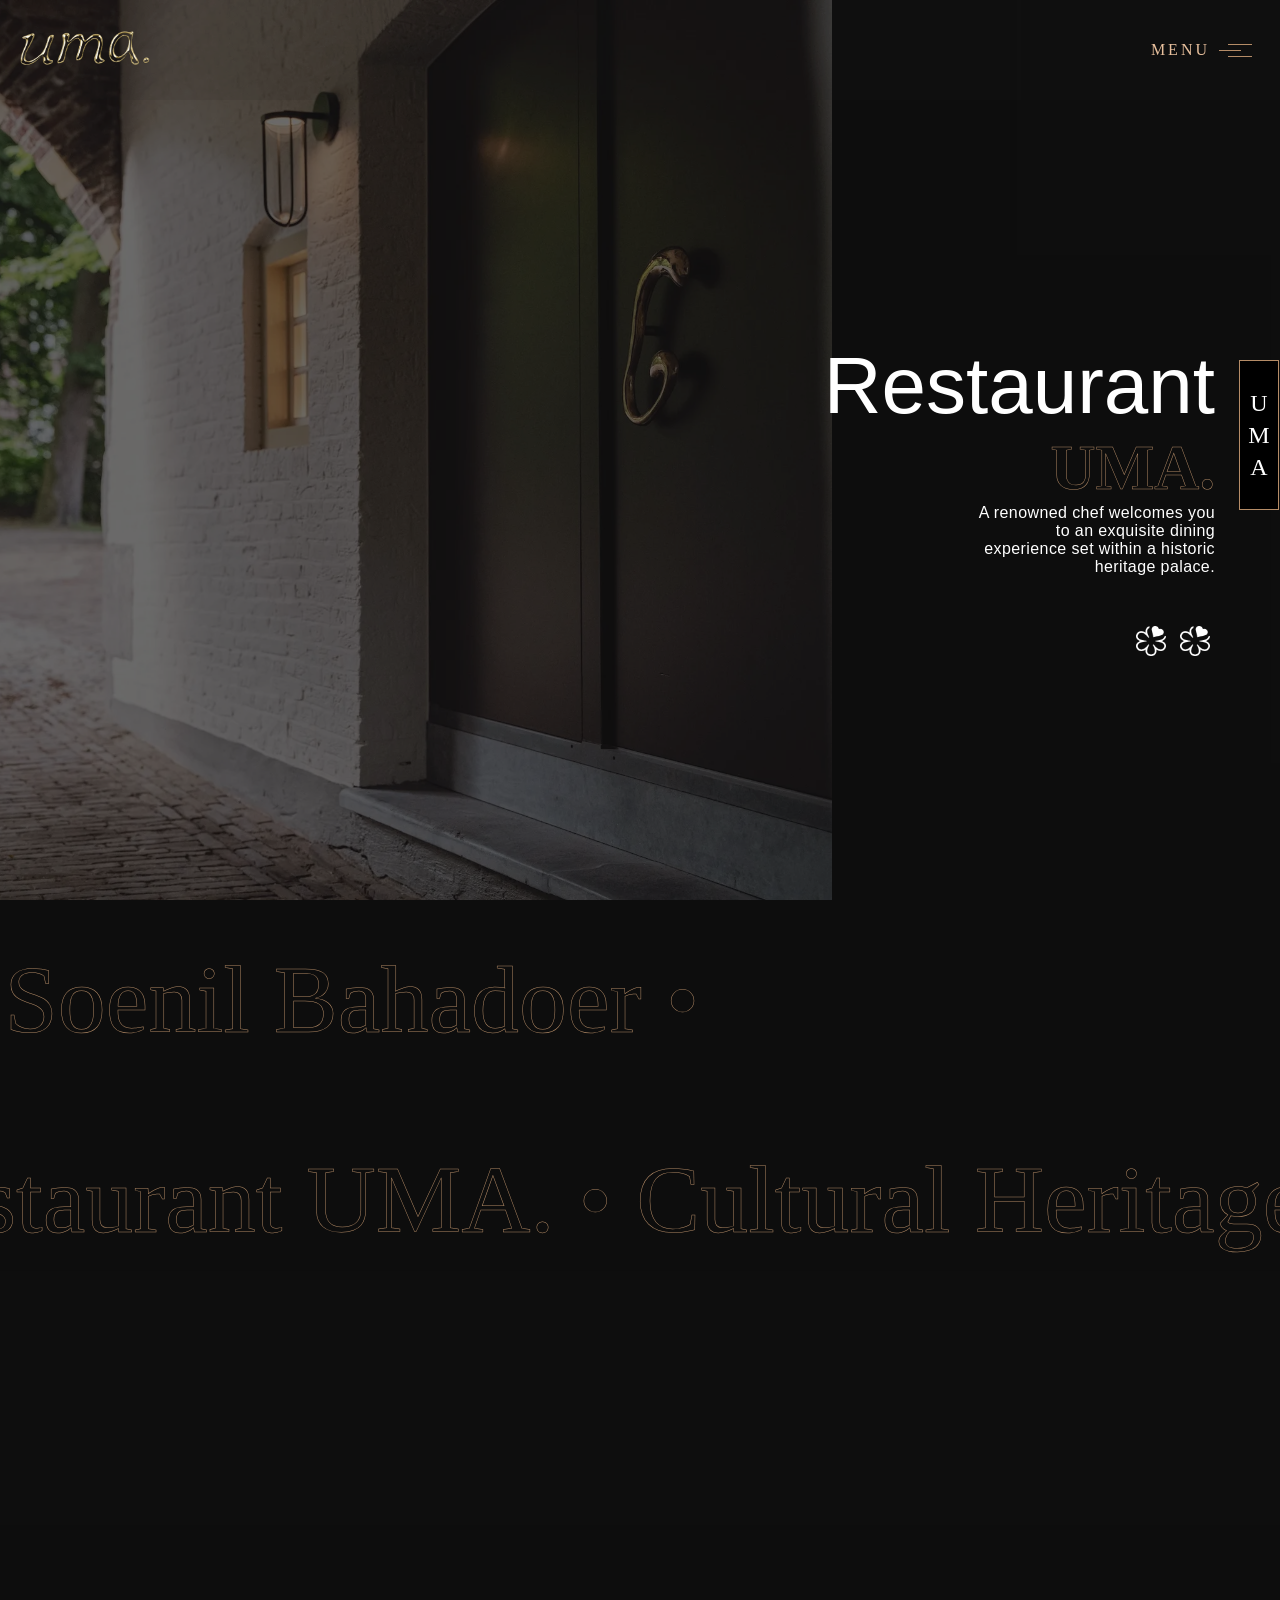
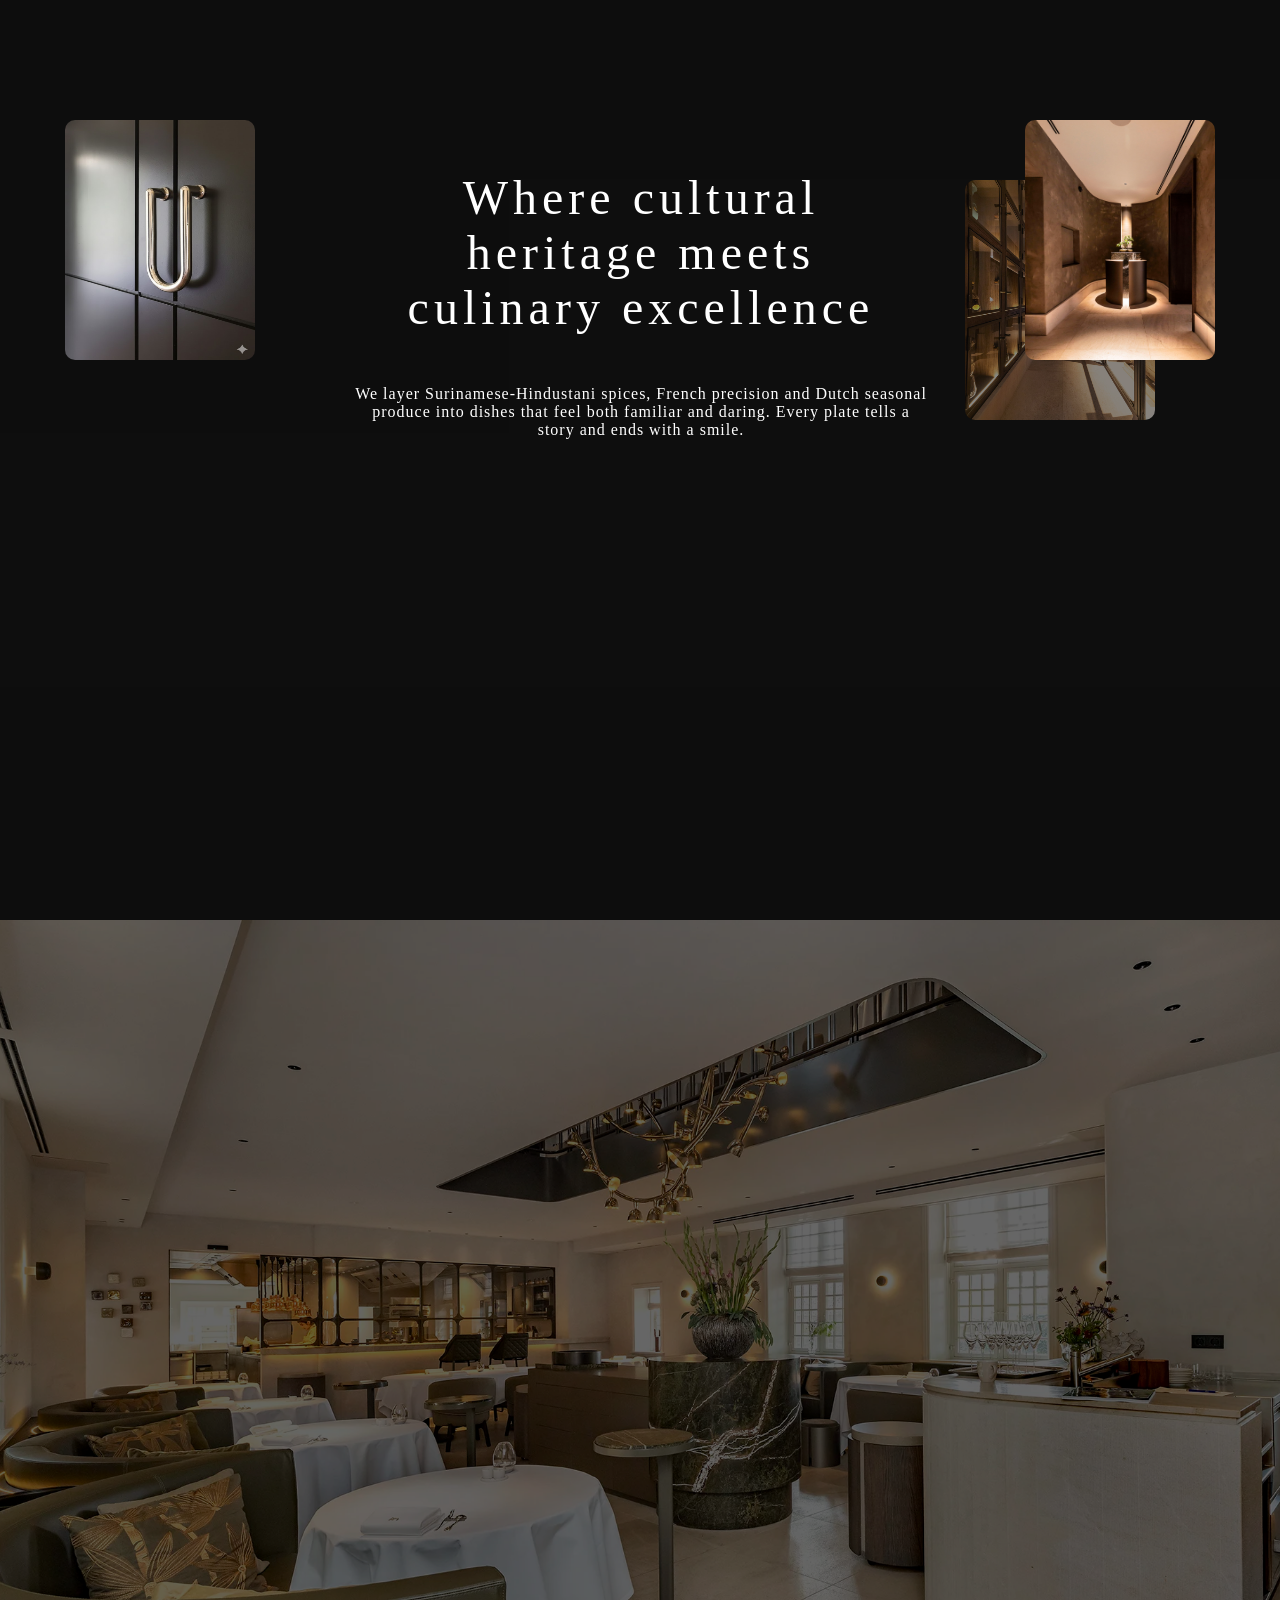
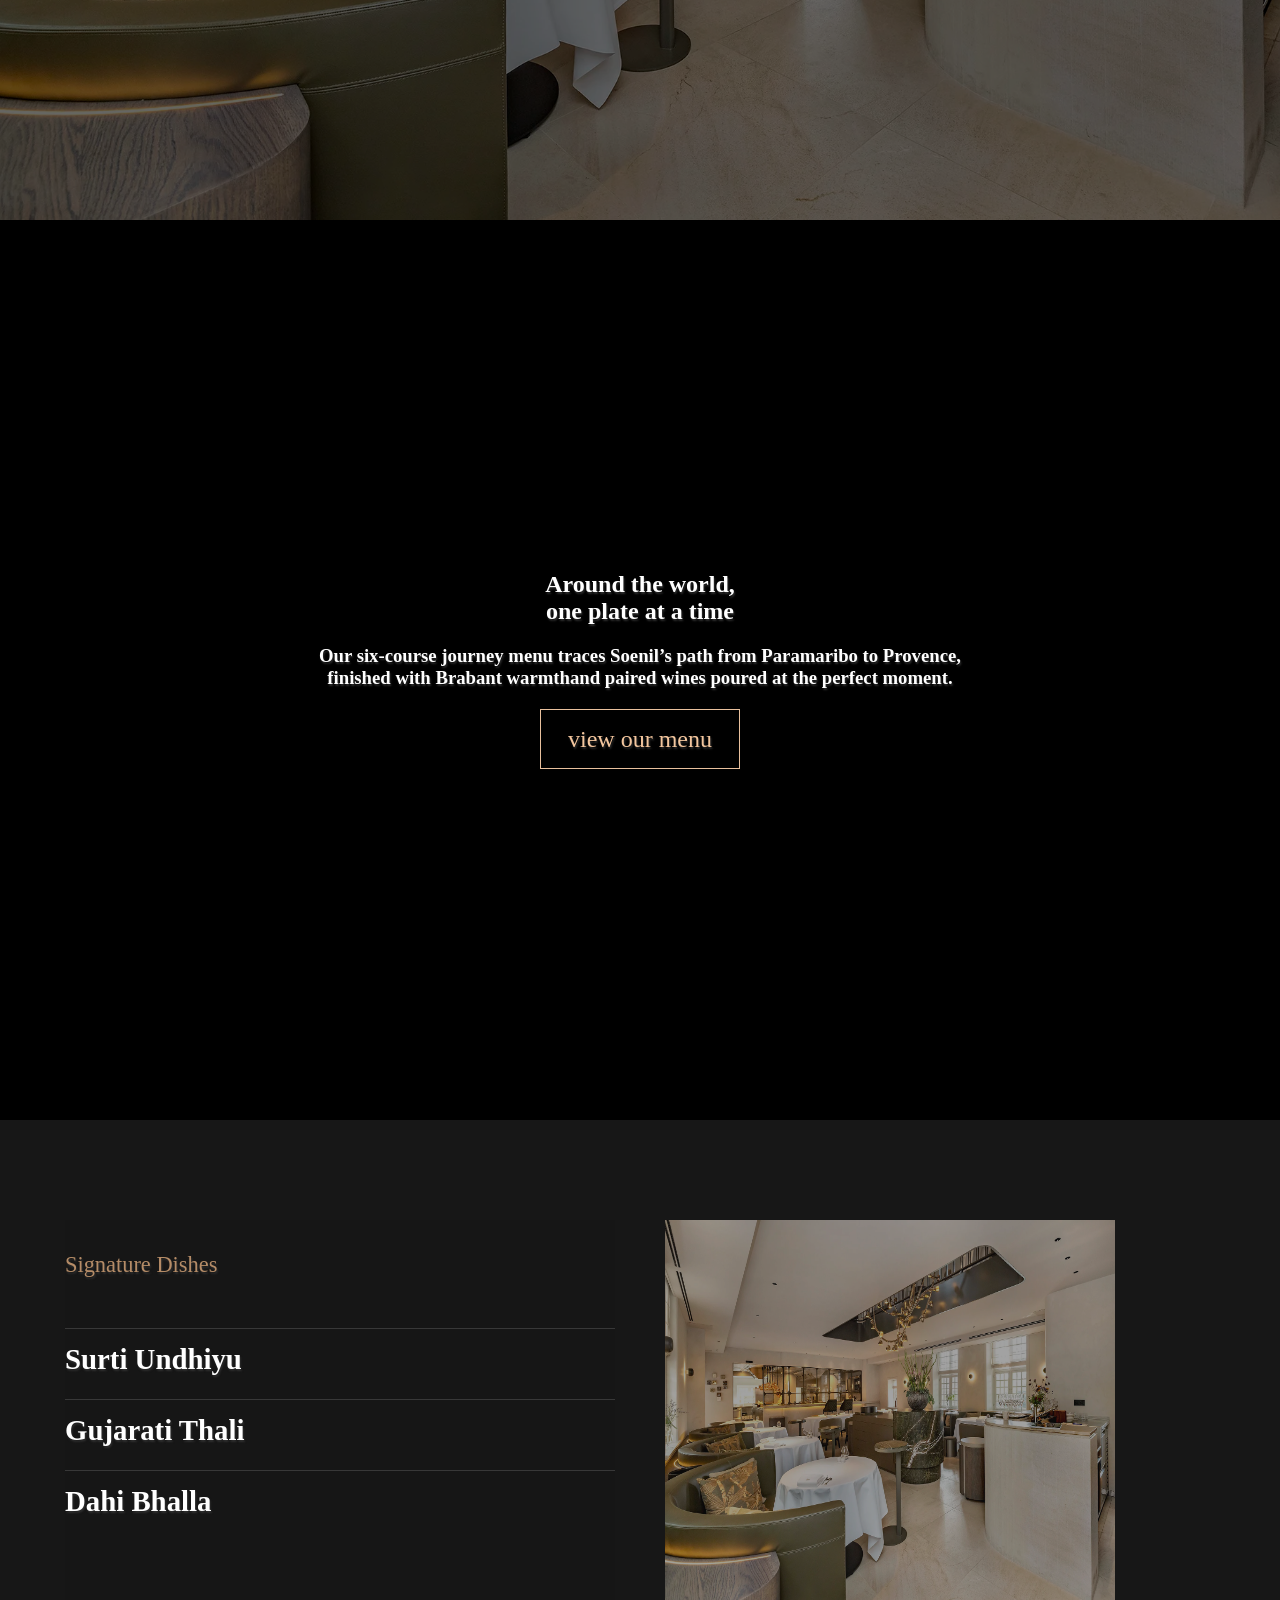
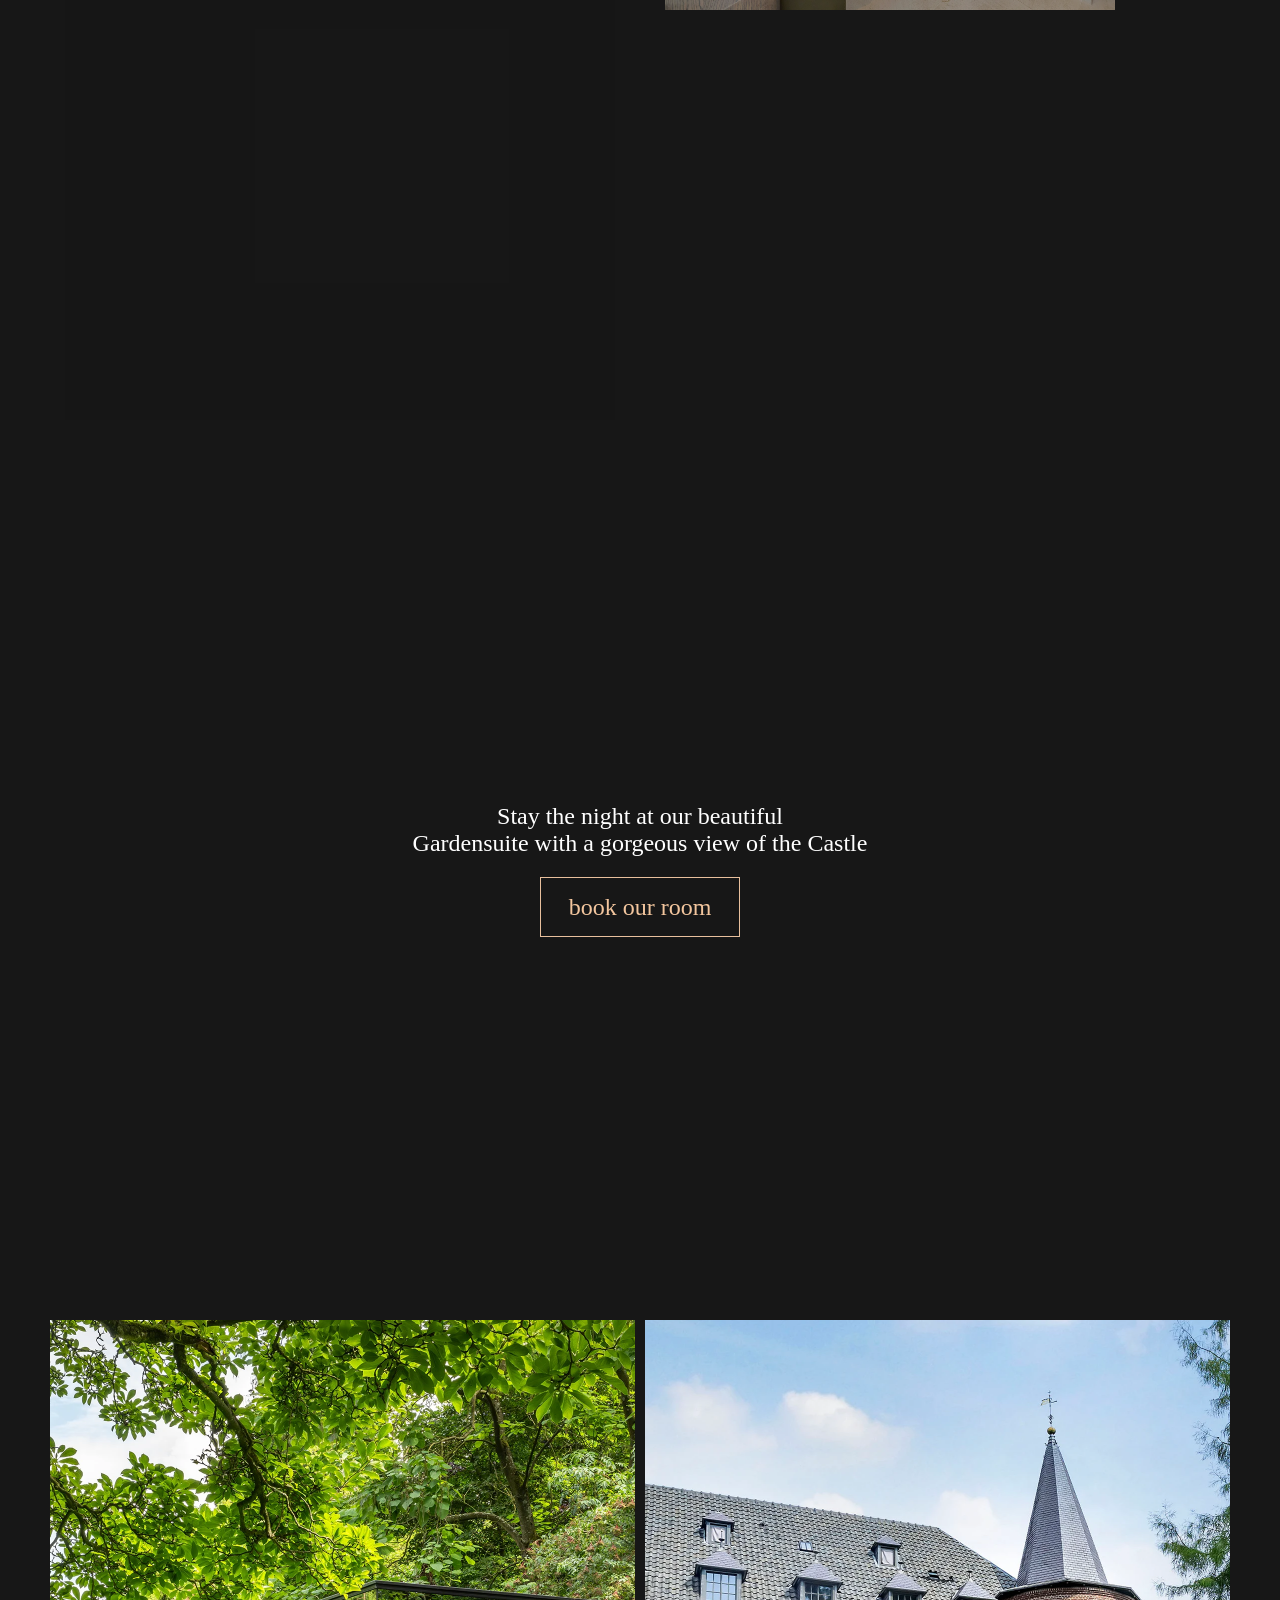
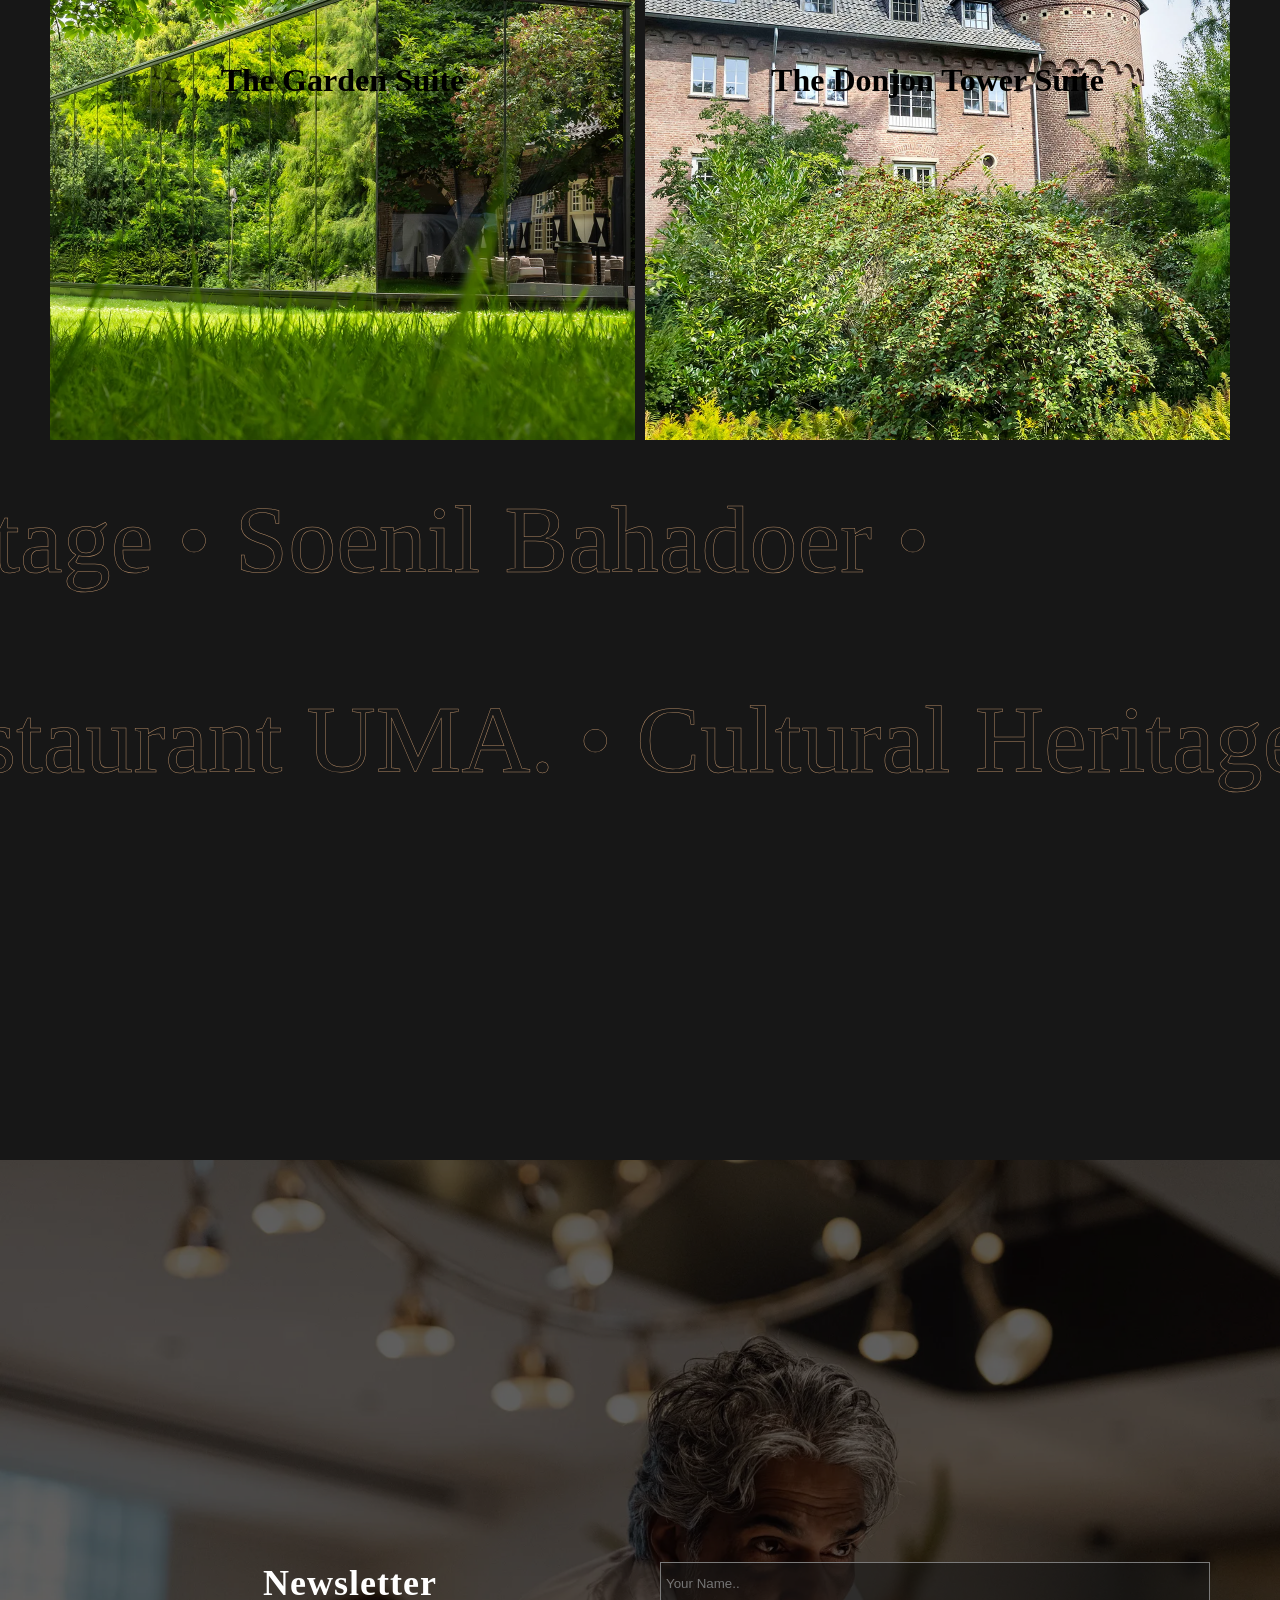
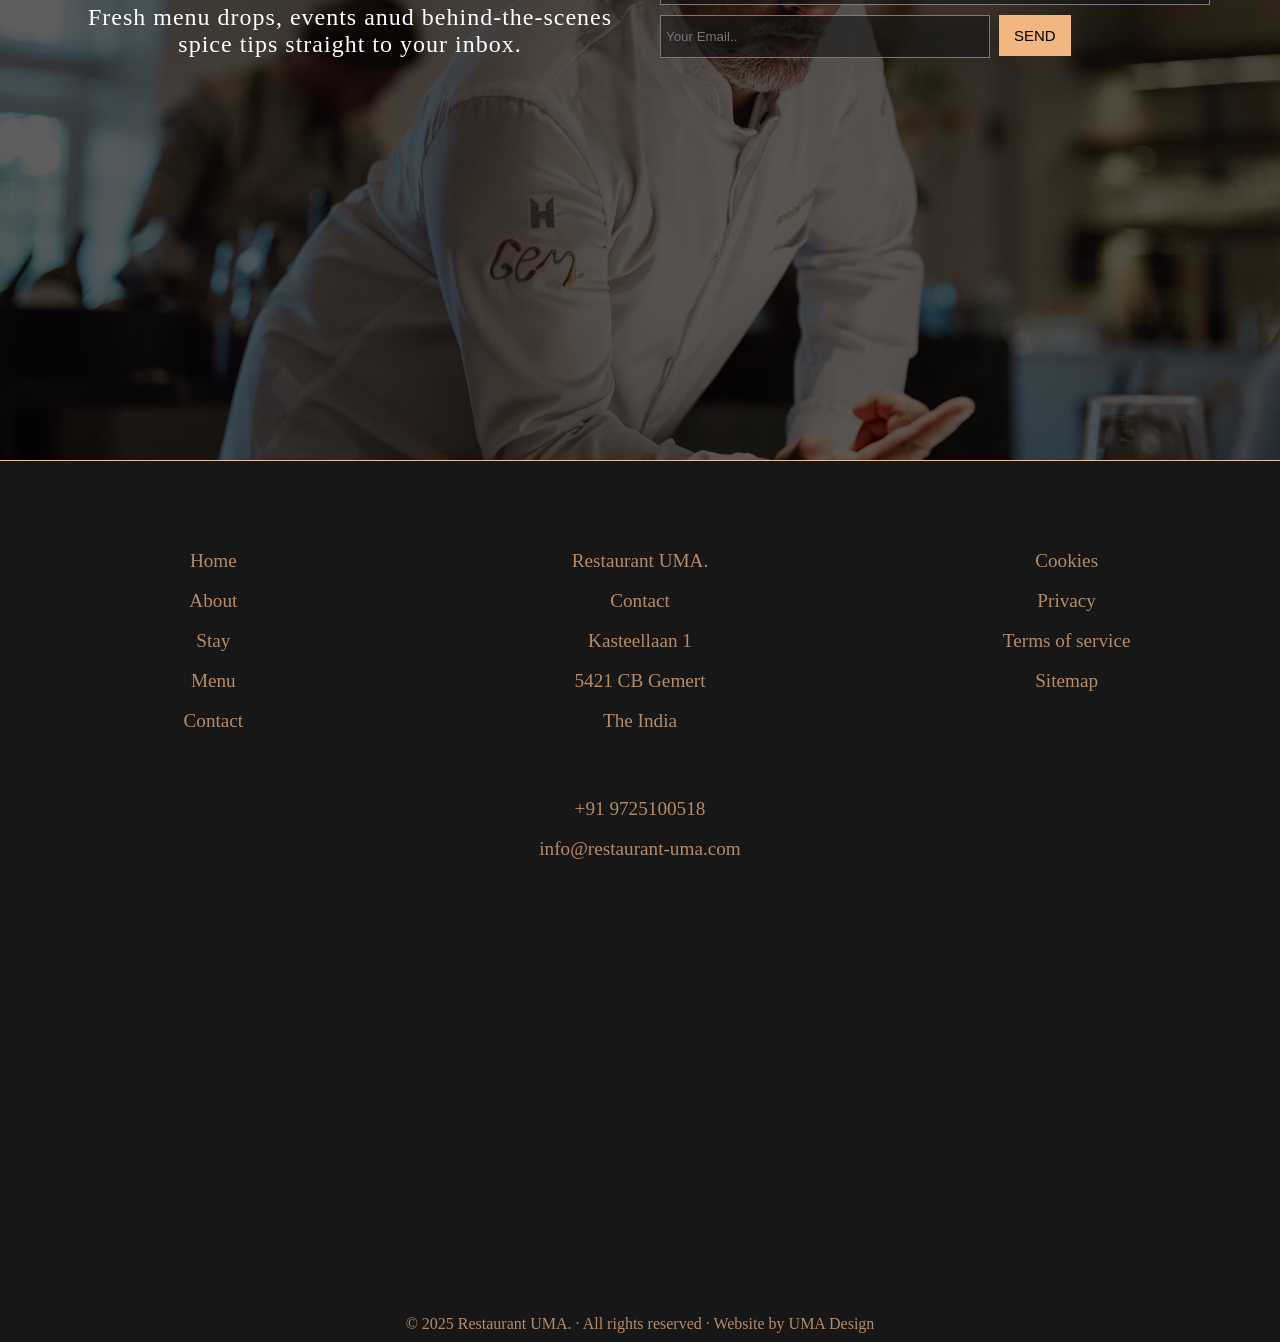
==== index.html @ 4983b508 "uma" ====
<!DOCTYPE html>
<html lang="en">

<head>
    <meta charset="UTF-8">
    <meta name="viewport" content="width=device-width, initial-scale=1.0">
    <title>UMA restaurant</title>

    <!-- icon link -->

    <link rel="stylesheet" href="https://cdnjs.cloudflare.com/ajax/libs/font-awesome/6.5.0/css/all.min.css">





    <!-- style link -->

    <link rel="stylesheet" href="./style.css">

    <!-- aos link -->


    <link rel="stylesheet" href="https://unpkg.com/aos@next/dist/aos.css" />
</head>

<body>

    <!-- first loaded div -->




    <div id="first_loaded">
        <img data-aos="zoom-in" src="./imgs/uma_resto_logo.png" alt="" height="130" width="250">
    </div>



    <!-- header -->


    <div id="for-scroll">
        <header id="header">
            <div class="logo">
                <img src="./imgs/uma_resto_logo.png" alt="logo" height="50" width="130">
            </div>

            <div class="menu">
                <div class="menu-text">menu</div>
                <div class="line">
                    <span id="line1"></span>
                    <span id="line2"></span>
                    <span id="line3"></span>
                </div>

                <div class="close"></div>
            </div>


            <nav id="nav">
                <ul class="first_ul">
                    <li><a href="#home">home</a></li>
                    <li><a href="#about">about</a></li>
                    <li><a href="#stay">stay</a></li>
                    <li><a href="#menu">menu</a></li>
                    <li><a href="#contact">contact</a></li>
                </ul>
                <div class="line2">
                    <i class="fa-solid fa-xmark" id="close-btn" style="color: #e8c09d; font-size: 35px;"></i>
                </div>

                <ul class="second-ul">
                    <li><img src="./imgs/uma_resto_logo.png" alt="logo" height="50" width="130"></li>
                    <li>
                        Ahmedabad,gujarat,india
                    </li>
                    <li><a href="">+91 1234567890</a></li>
                    <li><a href="">example123@gmail.com</a></li>
                </ul>
            </nav>
        </header>
    </div>


    <!-- left div -->
    <div id="left-box">
        <p>U</p>
        <p>M</p>
        <p>A</p>
    </div>



    <!-- first section -->

    <div class="otr-img">
        <section id="first-section">
            <h1 class="first-heading"> Restaurant</h1>
            <h1 class="scnd-heading"> UMA.</h1>
            <p class="pera_first">A renowned chef welcomes you <br> to an exquisite dining <br> experience set within a
                historic <br> heritage palace.</p>
            <div class="flower-img">
                <img src="./imgs/flower1.png" alt="" height="30px" width="30px">
                <img src="./imgs/flower1.png" alt="" height="30px" width="30px">
            </div>
        </section>
    </div>

    <!-- section-2 -->
    <section class="section-2">
        <p id="firstpera">Restaurant UMA. • Cultural Heritage • Soenil Bahadoer •</p>
        <p id="firstpera1">Restaurant UMA. • Cultural Heritage • Soenil Bahadoer •</p>
    </section>


    <!-- section-3 -->

    <section id="section-3">
        <div class="sec-3-imgs">
            <img src="./imgs/second_sec_1.jpg" alt="" height="240" width="190">
        </div>

        <div class="sec-3-text">
            <h1>Where cultural <br> heritage meets <br>
                culinary excellence
            </h1>

            <p> We layer Surinamese-Hindustani
                spices, French precision and
                Dutch seasonal <br> produce into dishes
                that feel both familiar and daring. Every
                plate tells a <br> story and ends with a
                smile.
            </p>
        </div>

        <div class="sec-3-last-imgs">
            <img class="img" src="./imgs/second_sec_2.jpg" alt="" height="240" width="190">
            <img class="img2" src="./imgs/second_sec_3.jpg" alt="" height="240" width="190">
        </div>
    </section>


    <!-- section-4 -->

    <section id="section-4">

    </section>


    <section id="section-5">
        <div class="sec-5-inr-text">
            <h1>Around the world, <br> one plate at a time</h1>
            <h3> Our six-course journey menu traces Soenil’s path from Paramaribo to Provence, <br>
                finished with Brabant warmthand paired wines poured at the perfect moment.</h3>
            <a href="" class="all-btn btn-primary">
                <span class="text text-1">view our menu
                </span>

                

                <span class="text text-2" aria-hidden="true">view our menu
                </span>
            </a>
        </div>
    </section>


    <!-- section-6 -->

    <section id="section-6">
        <div class="sec-6-inr-text">
            <h1>Signature Dishes</h1>
            <div class="sec-6-inr-text-most">

                <div class="sec-6-text-line-inr">
                    <h1>Surti Undhiyu</h1>
                </div>

                <div class="sec-6-text-line-inr">
                    <h1>Gujarati Thali</h1>
                </div>
                <div class="sec-6-text-line-inr">
                    <h1>Dahi Bhalla</h1>
                </div>
            </div>
        </div>
        <div class="sec-6-inr-img">
            <img src="./imgs/three_sec_1.webp" alt="" height="390px" width="450px">
        </div>
    </section>


    <!-- section-7 -->
    <section id="section-7">
        <h1>Stay the night at our beautiful <br> Gardensuite with a gorgeous view of the Castle
        </h1>



        <a href="" class="all-btn btn-primary">
            <span class="text text-1">book our room
            </span>

            <span class="text text-2" aria-hidden="true">book our room
            </span>
        </a>
    </section>


    <!-- section-8 -->

    <section id="section-8">
        <div class="sec-8-otr">
            <div class="fore-img">
                <h1>The Garden Suite</h1>
            </div>
        </div>


        <div class="sec-8-otr">
            <div class="fore-img2">
                <h1>The Donjon Tower Suite</h1>
            </div>
        </div>
    </section>



    <!-- section-9 -->

    <div class="section-9">
        <p id="firstpera2">Restaurant UMA. • Cultural Heritage • Soenil Bahadoer •</p>
        <p id="firstpera3">Restaurant UMA. • Cultural Heritage • Soenil Bahadoer •</p>
    </div>



    <!-- section-10 -->


    <section id="section-10">
        <div class="sec-10-inr">
            <div class="sec-10-text">
                <h1>Newsletter</h1>
                <p>Fresh menu drops, events anud behind-the-scenes spice tips straight to your inbox.</p>
            </div>

            <div class="sec-10-mail">
                <form action="">
                    <input type="text" class="sec-10-name" id="sec-10-input" placeholder="Your Name..">
                    <input type="text" class="sec-10-mail-ipt" id="sec-10-input" placeholder="Your Email..">
                    <button id="sec-10-btn">SEND</button>
                </form>
            </div>
        </div>
    </section>


    <!-- footer-->


    <footer id="footer">


        <div class="firstftr">
            <p><a href="">Home</a></p>
            <p><a href="">About</a></p>
            <p><a href="">Stay</a></p>
            <p><a href="">Menu</a></p>
            <p><a href="">Contact</a></p>
        </div>
        <!-- Michelin star
        Michelin star
        Logo Gault&Millau -->
        <div class="scndftr">
            <p>Restaurant UMA.</p>
            <p><a href="">Contact</a></p>
            <p>Kasteellaan 1</p>
            <p>5421 CB Gemert</p>
            <p>The India</p>


            <div class="inr-fter">
                <p><a href="">+91 9725100518</a></p>
                <p><a href="mailto:aryansecraval@gmail.com">info@restaurant-uma.com</a></p>
            </div>
        </div>



        <div class="btmftr">
            <p><a href="">Cookies</a></p>
            <p><a href="">Privacy</a></p>
            <p><a href="">Terms of service</a></p>
            <p><a href="">Sitemap</a></p>
        </div>


    </footer>
    <div class="laster-ftr">
        <p>© 2025 Restaurant UMA. · All rights reserved · Website by UMA Design</p>
    </div>

    <!-- aos script link -->


    <script src="https://unpkg.com/aos@next/dist/aos.js"></script>
    <script>
        AOS.init();
    </script>







    <script src="./script.js"></script>
</body>

</html>
---- style.css ----
* {
    margin: 0;
    padding: 0;
    box-sizing: border-box;
    /* u-block-origin-light */
    /* crome-web-store */
    /* piracy */

}

body {
    cursor: default;
    overflow-x: hidden;
    background-color: rgb(0, 0, 0);
}

html {
    scroll-behavior: smooth;
}




/* first loaded div */

#first_loaded {
    height: 100vh;
    width: 100%;
    background-color: rgb(0, 0, 0);
    position: fixed;
    display: flex;
    flex-direction: column;
    align-items: center;
    z-index: 999;
    justify-content: center;
    transition: opacity 0.5s ease;
}

#first_loaded>img {
    width: 30vmax;
    height: 15vmax;
    filter: drop-shadow(2px 2px 5px #e8c09d);
}

/* left-div */

#left-box {
    height: 150px;
    width: 40px;
    background-color: black;
    color: white;
    position: fixed;
    border: 1px solid #b58c67;
    margin-right: 1px;
    z-index: 8;
    right: 0px;
    display: flex;
    justify-content: center;
    align-items: center;
    gap: 5px;
    flex-direction: column;
    font-size: 1.5rem;
    top: 40%;
}

/* header */


#header {
    height: 100px;
    width: 100%;
    display: flex;
    padding: 0px 20px;
    align-items: center;
    justify-content: space-between;
    background-color: rgba(32, 32, 32, 0.1);
    position: fixed;
    top: 0;
    z-index: 2;
    transition: transform 0.6s ease;

}

#header.hide {
    transform: translateY(-100%);
}

#nav {
    height: 100vh;
    width: 100%;
    position: fixed;
    top: 0;
    right: 0;
    background-color: none;
    z-index: 2;
    display: none;
}

nav .first_ul {
    display: flex;
    text-decoration: none;
    align-items: center;
    flex-direction: column;
    justify-content: center;
    gap: 30px;
    height: 100%;
    width: 50%;
    background: linear-gradient(rgba(0, 0, 0, 0.6), rgba(0, 0, 0, 0.6)) center center / cover, url('https://static.designboom.com/wp-content/uploads/2025/12/galerie-foil-gallery-montreal-canada-designboom-02.jpg');
}

.menu {
    display: flex;
    align-items: center;
}

.menu-text {
    color: #e8c09d;
    font-size: 1rem;
    font-weight: 100;
    text-transform: uppercase;
    letter-spacing: 3px;
}

.line {
    display: flex;
    align-items: center;
    justify-content: center;
    flex-direction: column;
    height: 50px;
    width: 50px;
    gap: 5px;
}

.line2 {
    display: flex;
    align-items: center;
    justify-content: center;
    flex-direction: column;
    height: 50px;
    width: 50px;
    gap: 8px;
    position: fixed;
    right: 10px;
    top: 25px;
}

#line1,
#line3 {
    height: 1px;
    background-color: #b58c67;
    width: 24px;

}

#line2 {
    height: 1px;
    background-color: #b58c67;
    width: 22px;
    margin-right: 10px;
}

#line1,
#line3 {
    margin-left: 10px;
}


ul>li {
    text-decoration: none;
    list-style: none;
    color: white;
}

.first_ul>li>a {
    font-size: 1.8rem;
    font-weight: 100;
    text-decoration: none;
    color: white;

}

.second-ul {
    height: 100%;
    width: 50%;
    display: flex;
    text-decoration: none;
    align-items: center;
    gap: 50px;
    flex-direction: column;
    text-align: center;
    color: white;
    justify-content: center;

}

.second-ul>li>a {
    text-decoration: none;
    font-size: 1rem;
    font-weight: 100;
    color: white;
}




/* first section */

.otr-img {
    background-image: url('./imgs/first_sec.webp');
    background-size: cover;
    background-position: center;
    width: 65%;
    height: 100vh;
}

#first-section {
    height: 100vh;
    width: 100vw;
    display: flex;
    justify-content: center;
    align-items: flex-end;
    flex-direction: column;
    color: white;
    padding: 100px 65px 0px 0px;
    background-color: rgba(23, 23, 23, 0.6);
    text-align: end;
}

.first-heading {
    font-size: 5rem;
    color: white;
    font-weight: 100;
    font-family: 'Segoe UI', Tahoma, Geneva, Verdana, sans-serif;
}

.scnd-heading {
    color: transparent;
    font-weight: 900;
    font-size: 3.9rem;
    -webkit-text-stroke: 0.5px #b58c67;
}

.pera_first {
    font-family: 'Segoe UI', Tahoma, Geneva, Verdana, sans-serif;
    letter-spacing: 0.4px;
}

.flower-img {
    height: fit-content;
    width: 120px;
    margin-top: 50px;
}

.flower-img>img {
    margin: 0px 5px;
}

/* section-2 */

.section-2 {
    height: 80vh;
    line-height: 200px;
    width: 100vw;
    color: transparent;
    -webkit-text-stroke: 0.5px #b58c67;
    font-size: 6rem;
    overflow-x: hidden;
    overflow: hidden;
    white-space: nowrap;
    background-color: rgba(23, 23, 23, 0.6);
}

#firstpera {
    transform: translateX(-100%);
    transition: transform 8s ease;

}

#firstpera1 {
    transform: translateX(-10%);
    transition: transform 8s ease;
}

#firstpera.secPera {
    transform: translateX(0%);
    transition: transform 7s ease;
}

#firstpera1.secPerascnd {
    transform: translateX(-100%);
    transition: transform 7s ease;
}

/* remove */

#firstpera.secPeraremove {
    transform: translateX(-118%);
    transition: transform 7s ease;
}

#firstpera1.secPerascndremove {
    transform: translateX(-10%);
    transition: transform 7s ease;
}

/* section 3 */

#section-3 {
    height: 100vh;
    width: 100vw;
    background-color: rgba(23, 23, 23, 0.6);
    display: flex;
    color: white;
    padding: 100px 65px 0px 65px;
    text-align: center;
    position: relative;
    justify-content: space-between;
}

.sec-3-text {
    margin-top: 50px;
    position: absolute;
    z-index: 6;
    width: 90vw;
}

.sec-3-text>h1 {
    font-size: 3rem;
    letter-spacing: 5px;
    font-weight: 100;
    margin-bottom: 50px;
}

.sec-3-text>p {
    letter-spacing: 1px;
}

.sec-3-imgs>img {
    border-radius: 10px;
}

.sec-3-last-imgs {
    height: 300px;
    width: 250px;
    position: relative;
}

.img {
    position: absolute;
    z-index: 4;
    left: 0;
    bottom: 0;
    border-radius: 10px;
    opacity: 0.5;
}

.img2 {
    position: absolute;
    z-index: 5;
    top: 0;
    right: 0;
    border-radius: 10px;
}


/* section-4 */

#section-4 {
    height: 100vh;
    width: 100vw;
    background-image: url('./imgs/three_sec_1.webp');
    background-size: cover;
    background-position: center;
    position: sticky;
    top: 0;
    z-index: 1;
    display: flex;
    justify-content: center;
    align-items: center;
    opacity: 0.4;
}

.sec-4-inr-text>h1 {
    font-size: 4rem;
    font-weight: 100;
}

.sec-4-inr-text>h2 {
    font-size: 2rem;
}

/* section-5 */

#section-5 {
    height: 100vh;
    font-weight: 100;
    width: 100vw;
    background-color: transparent;
    position: relative;
    z-index: 2;
}

#sec-5-inr-text>h3 {
    font-weight: 100;
    letter-spacing: 6px;
}


.sec-5-inr-text {
    color: #ffffff;
    height: 100%;
    width: 100%;
    display: flex;
    flex-direction: column;
    justify-content: center;
    align-items: center;
    gap: 20px;
    text-shadow: 1px 2px 2px rgb(47, 47, 47);
    text-align: center;
}

a {
    text-decoration: none;
}

.all-btn {
    padding: 14px 19px;
    border: 1px solid #e8c09d;
    color: #f3c69e;
    font-size: 1.5rem;
    background-color: transparent;
    font-weight: 100;
    width: 200px;
    height: 60px;
    position: relative;
    overflow: hidden;
    z-index: 1;
}

.all-btn::before {
    content: '';
    position: absolute;
    height: 100%;
    bottom: 100%;
    left: 0%;
    width: 100%;
    background-color: #b58c67;
    z-index: -1;
    transition: bottom 300ms ease;

}

.all-btn .text {
    left: 50%;
    /* ✅ IMPORTANT */
    white-space: nowrap;
    position: absolute;
    transition: 250ms ease;
}

.all-btn .text-2 {
    position: absolute;
    top: 100%;
    left: 50%;
    transform: translateX(-50%);
}


.all-btn .text-1 {
    top: 50%;
    transform: translate(-50%, -50%);
}



.all-btn:is(:hover, :focus-visible)::before {
    bottom: 0%;
}


.all-btn:is(:hover, :focus-visible) .text-1 {
    transform: translate(-50%, -230%);
    text-shadow: 2px 2px 5px rgb(0, 0, 0);
}

.all-btn:is(:hover, :focus-visible) .text-2 {
    top: 50%;
    transform: translate(-50%, -50%);
    text-shadow: 2px 2px 5px rgb(0, 0, 0);
}






/* section-6 */

#section-6 {
    height: 100vh;
    width: 100vw;
    display: flex;
    justify-content: center;
    gap: 50px;
    position: relative;
    z-index: 1;
    background-color: rgb(23, 23, 23);
    padding: 100px 65px 0px 65px;
}

.sec-6-inr-text {
    height: 100%;
    width: 50vw;
    color: #b58c67;
    text-shadow: 1px 2px 2px rgb(47, 47, 47);
    background-color: rgba(23, 23, 23, 0.6);
    display: flex;
    flex-direction: column;
    gap: 50px;
}

.sec-6-inr-text>h1 {
    margin-top: 2rem;
    font-size: 1.4rem;
    font-weight: 100;
}

.sec-6-text-line-inr {
    border-top: 1px solid #383838;
    transition-duration: 0.3s;
    margin-bottom: 10px;
}

.sec-6-text-line-inr>h1 {
    font-size: 1.8rem;
}

.sec-6-text-line-inr:hover {
    border-top: 1px solid #b58c67;
}

.sec-6-inr-text-most {
    color: white;
    line-height: 60px;
    font-weight: 100;
}

.sec-6-inr-img {
    opacity: 0.6;
    width: 50vw;
    object-fit: cover;
}

#section-7 {
    height: 100vh;
    width: 100%;
    background-color: rgb(23, 23, 23);
    position: relative;
    z-index: 1;
    color: white;
    display: flex;
    justify-content: center;
    justify-content: center;
    align-items: center;
    flex-direction: column;
    text-align: center;
}

#section-7>h1 {
    margin-bottom: 20px;
    font-weight: 100;
}

/* section-8 */

#section-8 {
    height: 80vh;
    background-color: rgb(23, 23, 23);
    position: relative;
    z-index: 1;
    display: flex;
    justify-content: space-between;
    gap: 10px;
    padding: 0 50px 0 50px;
}

.sec-8-otr {
    width: 50%;
}


.fore-img,
.fore-img2 {
    height: 100%;
    width: 100%;
    position: relative;
    z-index: 1;
    display: flex;
    justify-content: center;
    align-items: center;
}

.fore-img::before {
    height: 100%;
    width: 100%;
    content: '';
    position: absolute;
    background-image: url('./imgs/fore_sec_2.webp');
    background-position: center;
    background-size: cover;
    z-index: 2;
}

.fore-img2::before {
    height: 100%;
    width: 100%;
    content: '';
    position: absolute;
    background-image: url('./imgs/fore_sec_1.webp');
    background-position: center;
    background-size: cover;
    z-index: 2;
}


.fore-img2>h1 {
    font-size: 32px;
    z-index: 2;
}

.fore-img>h1 {
    font-size: 32px;
    z-index: 2;
}


/* section-9 */


/* 
#section-9 {
    height: 100vh;
    width: 100vw;
    border: 2px solid white;
    position: relative;
    z-index: 1;
    background-color: rgb(23, 23, 23);
    color: transparent;
    -webkit-text-stroke: 0.5px #b58c67;
    font-size: 6rem;
    overflow-x: hidden;
    overflow: hidden;
    white-space: nowrap;
} */


.section-9 {
    height: 80vh;
    line-height: 200px;
    width: 100vw;
    color: transparent;
    -webkit-text-stroke: 0.5px #b58c67;
    font-size: 6rem;
    overflow-x: hidden;
    overflow: hidden;
    white-space: nowrap;
    background-color: rgb(23, 23, 23);
    position: relative;
    z-index: 1;
}

#firstpera2 {
    transform: translateX(-100%);
    transition: transform 8s ease;

}

#firstpera3 {
    transform: translateX(-10%);
    transition: transform 8s ease;
}

#firstpera2.secPera1 {
    transform: translateX(0%);
    transition: transform 7s ease;
}

#firstpera3.secPerascnd1 {
    transform: translateX(-100%);
    transition: transform 7s ease;
}

/* remove */

#firstper2.secPeraremove1 {
    transform: translateX(-118%);
    transition: transform 7s ease;
}

#firstpera3.secPerascndremove1 {
    transform: translateX(-10%);
    transition: transform 7s ease;
}

/* section-10 */

#section-10 {
    height: 100vh;
    width: 100vw;
    background-color: rgb(23, 23, 23);
    position: relative;
    z-index: 1;
    background-image: url('./imgs/five_sec_1.webp');
    background-position: center;
    background-size: cover;
}


.sec-10-inr {
    height: 100%;
    width: 100vw;
    display: flex;
    gap: 10px;
    padding: 0px 65px 0px 65px;
    background-color: rgba(0, 0, 0, 0.6);
}

.sec-10-text {
    width: 50%;
    height: 100%;
    display: flex;
    justify-content: center;
    align-items: center;
    flex-direction: column;
    text-align: center;
    font-size: 1.5rem;
    color: white;
    font-weight: 100;
    letter-spacing: 1px;
}

.sec-10-mail-ipt {
    width: 60%;
}

.sec-10-mail {
    width: 50%;
    height: 100%;
    display: flex;
    justify-content: center;
    align-items: center;
    flex-direction: column;
}

#sec-10-btn {
    padding: 12px 15px;
    background-color: #f3b680;
    color: rgb(0, 0, 0);
    border: none;
    font-size: 15px;
}

#sec-10-input {
    border: 1px solid rgb(122, 122, 122);
    background-color: rgba(23, 23, 23, 0.6);
    color: #b58c67;
    padding: 13px 0 13px 5px;
    margin: 5px;
}

form {
    width: 100%;
    padding: 0px 10px 0px 10px;
}

.sec-10-name {
    width: 100%;
}

/* footer*/




#footer {
    height: 95vh;
    width: 100vw;
    background-color: rgb(23, 23, 23);
    position: relative;
    z-index: 1;
    display: grid;
    grid-template-columns: repeat(3, 1fr);
    text-align: center;
    border-top: 1px solid #e8c09d;
}

.laster-ftr {
    width: 100vw;
    background-color: rgb(23, 23, 23);
    position: relative;
    z-index: 1;
    color: #b58c67;
    padding-bottom: 1vh;
    text-align: center;
}

#footer>div {
    line-height: 2.5rem;
    color: #b58c67;
    font-size: 1.2rem;
    font-weight: 100;
    padding-top: 5rem;

}

.inr-fter {
    margin-top: 3rem;
    text-align: center;
}

.inr-fter>p>a {
    color: #b58c67;
    text-decoration: none;
}









/* responsive */
@media (max-width:1030px) {
    #section-3 {
        justify-content: center;
    }

    .sec-3-last-imgs {
        position: absolute;
        bottom: 0;
        width: 100%;
    }

    .sec-3-imgs {
        position: absolute;
        bottom: 20px;
    }

    .img {
        bottom: 0;
        left: 15%;
        transform: rotate(-20deg);
        opacity: 1;
    }

    .img2 {
        bottom: 0;
        top: 20%;
        right: 15%;
        transform: rotate(20deg);
    }

    /* section-8 */

    #section-8 {
        flex-wrap: wrap;
        gap: 10px;
        height: 180vh;
        padding: 0px 1rem;
    }

    .sec-8-otr {
        width: 100%;
        height: 80vh;
    }
}








@media (max-width:768px) {
    .second-ul {
        display: none;
    }

    #nav .first_ul {
        width: 100%;
    }

    .otr-img {
        width: 100%;
    }

    .first-heading {
        font-size: 3rem;
    }

    .scnd-heading {
        font-size: 2rem;
    }

    .section-2 {
        padding-top: 100px;
        font-size: 4rem;
        height: auto;
    }

    /* section-3 */

    #section-3 {
        margin-top: 0%;
    }

    .img {
        bottom: 0;
        left: 10%;
        transform: rotate(-20deg);
        opacity: 1;
    }

    .img2 {
        bottom: 0;
        top: 20%;
        right: 10%;
        transform: rotate(20deg);
    }

    .sec-3-text {
        padding: 0px 20px;
    }


    .sec-3-text>h1 {
        font-size: 1.7rem;
    }

    .sec-3-text>p {
        letter-spacing: 1px;
    }

    #left-box {
        height: 170px;
        justify-content: space-around;
        gap: 0px;
    }

    .sec-6-inr-img {
        display: none;
    }

    .sec-6-inr-text-most {
        width: 100vw;
    }

    #section-6 {
        padding: 100px 0px 0px 10px;
    }

    .sec-6-inr-text-most {
        width: auto;
        padding: 0;
    }

    .sec-6-inr-text {
        width: 100vw;
    }

    /* section-8 */

    #section-8 {
        flex-wrap: wrap;
        gap: 10px;
        height: 150vh;
        padding: 0px 1rem;

    }

    .sec-8-otr {
        width: 100%;
        height: 70vh;
    }


    /* section-10 */
    #section-10 {
        flex-wrap: wrap;
        height: 100vh;
    }

    .sec-10-text {
        width: 100vw;
        height: 10vh;
    }

    .sec-10-mail {
        width: 100vw;
    }


    .sec-10-inr {
        flex-wrap: wrap;
        width: fit-content;
        width: 100%;
        padding-top: 50px;
    }

    .sec-10-name {
        width: 100%;
    }


    /* footer */

    #footer {
        grid-template-columns: repeat(1, 1fr);
        height: auto;
    }

}



#footer>div>p>a {
    color: #b58c67;
    text-decoration: none;
}


@media (max-width:530px) {
    #header {
        z-index: 9;
    }

    .second-ul {
        display: none;
    }

    #nav .first_ul {
        width: 100%;
    }

    .otr-img {
        width: 100%;
    }

    .first-heading {
        font-size: 3rem;
    }

    .scnd-heading {
        font-size: 2rem;
    }

    #section-2 {
        padding-top: 30%;
        font-size: 4rem;
        height: auto;
    }

    /* section-3 */
    .img {
        bottom: 0;
        left: 1%;
        top: 90%;
        transform: rotate(0deg);
        opacity: 1;
        width: 60vw;
        height: 290px;
        opacity: 0.5;
    }

    .img2 {
        bottom: 0;
        top: 150%;
        right: 1%;
        transform: rotate(0deg);
        width: 60vw;
        height: 290px;
    }

    .sec-3-text {
        padding: 0px 0px;
    }


    .sec-3-text>h1 {
        font-size: 1.7rem;
    }

    .sec-3-text>p {
        letter-spacing: 1px;
    }

    .sec-3-imgs {
        bottom: 0px;
        top: 70%;
        z-index: 6;
        right: 0;
        padding: 0px 5px 0px 0px;
    }

    .sec-3-imgs>img {
        width: 60vw;
        height: 300px;
    }


    #left-box {
        height: 170px;
        justify-content: space-around;
        gap: 0px;
    }

    #section-4 {
        margin-top: 90vh;
    }

    .sec-6-inr-img {
        display: none;
    }

    .sec-6-inr-text-most {
        width: 100vw;
        height: auto;
    }

    #section-6 {
        padding: 100px 1.7rem 0px 1.7rem;
        height: 70vh;
    }

    .sec-6-inr-text-most {
        width: auto;
        padding: 0;
    }

    .sec-6-inr-text {
        width: 100vw;
        height: auto;

    }

    #section-7 {
        padding: 0px 1.7rem 0px 1.7rem;
        height: 65vh;
    }


    /* section-8 */

    #section-8 {
        flex-wrap: wrap;
        gap: 10px;
        height: 130vh;
        padding: 0px 1.8rem;

    }

    .sec-8-otr {
        width: 100%;
        height: 60vh;
    }


    /* section-9 */


    .section-9 {
        padding-top: 30%;
        font-size: 4rem;
        height: auto;
    }


    /* section-10 */


    #section-10 {
        flex-wrap: wrap;
        height: 100vh;
    }

    .sec-10-text {
        width: 100vw;
        height: 10vh;
    }

    .sec-10-mail {
        width: 100vw;
    }

    form {
        padding: 2rem;
    }

    .fore-img2>h1 {
        color: rgb(0, 0, 0);
        background-color: none;
        font-size: 1.4rem;
    }

    .fore-img>h1 {
        color: rgb(0, 0, 0);
        background-color: none;
        font-size: 1.4rem;
    }

    .sec-10-inr {
        flex-wrap: wrap;
        width: 100vw;
        width: 100%;
        padding: 25vh 0 0 0;
    }

    .sec-10-name {
        width: 100%;
    }

    /* footer */

    #footer>div {
        text-align: left;
        padding-left: 1rem;
        padding-top: 10vh;
    }

    .laster-ftr {
        padding-top: 5vh;
    }

    .all-btn {
        font-size: 1.3rem;
    }
}
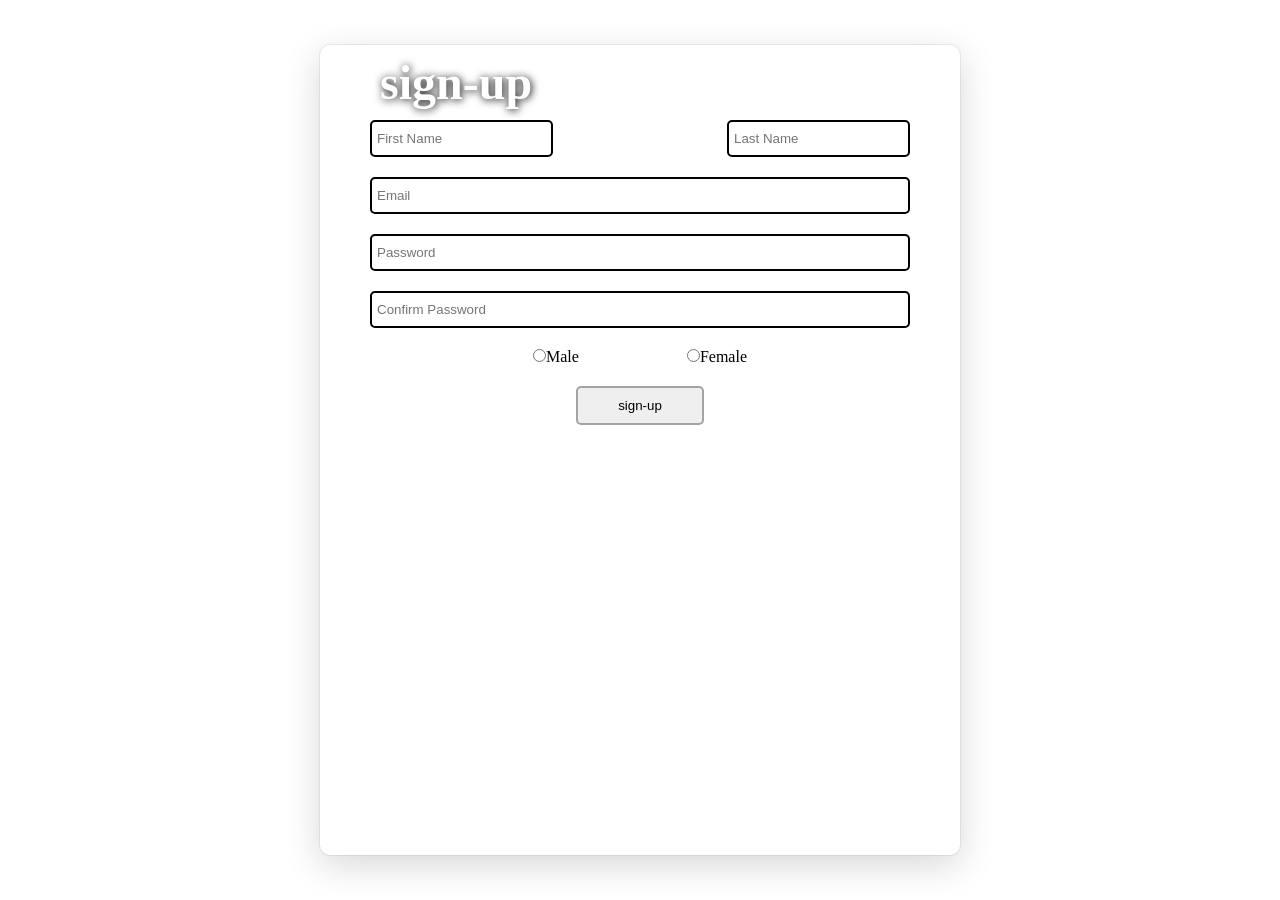
==== commit b7717d95: "uma" ====
--- a/index.html
+++ b/index.html
@@ -158,7 +158,7 @@
                 <span class="text text-1">view our menu
                 </span>
 
-                
+
 
                 <span class="text text-2" aria-hidden="true">view our menu
                 </span>
@@ -259,6 +259,8 @@
 
 
     <!-- footer-->
+
+
 
 
     <footer id="footer">
@@ -312,28 +314,14 @@
     </script>
 
 
-
-
-
+    <script>
+        if (!localStorage.getItem("isLoggedIn")) {
+            window.location.href = "./sign-upasd/index.html";
+        }
+    </script>
 
 
     <script src="./script.js"></script>
 </body>
 
-</html>
-
-
-
-
-
-
-
-
-
-
-
-
-
-
-
-
+</html>
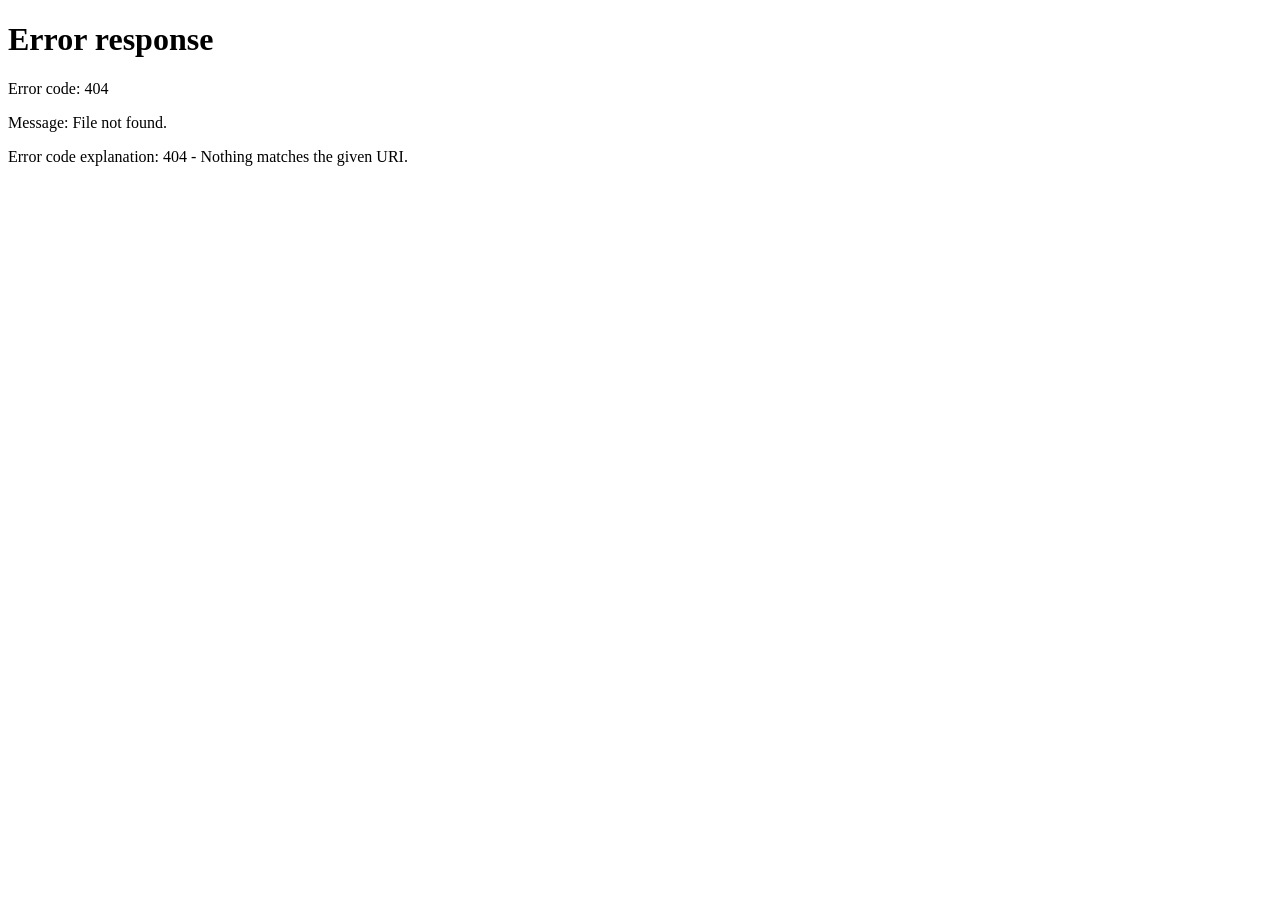
==== commit b2ce2b05: "uma" ====
--- a/index.html
+++ b/index.html
@@ -29,16 +29,11 @@
     <!-- first loaded div -->
 
 
-
-
     <div id="first_loaded">
         <img data-aos="zoom-in" src="./imgs/uma_resto_logo.png" alt="" height="130" width="250">
     </div>
 
-
-
     <!-- header -->
-
 
     <div id="for-scroll">
         <header id="header">
@@ -82,15 +77,12 @@
         </header>
     </div>
 
-
     <!-- left div -->
     <div id="left-box">
         <p>U</p>
         <p>M</p>
         <p>A</p>
     </div>
-
-
 
     <!-- first section -->
 
@@ -113,7 +105,6 @@
         <p id="firstpera1">Restaurant UMA. • Cultural Heritage • Soenil Bahadoer •</p>
     </section>
 
-
     <!-- section-3 -->
 
     <section id="section-3">
@@ -141,13 +132,11 @@
         </div>
     </section>
 
-
     <!-- section-4 -->
 
     <section id="section-4">
 
     </section>
-
 
     <section id="section-5">
         <div class="sec-5-inr-text">
@@ -166,7 +155,6 @@
         </div>
     </section>
 
-
     <!-- section-6 -->
 
     <section id="section-6">
@@ -191,7 +179,6 @@
         </div>
     </section>
 
-
     <!-- section-7 -->
     <section id="section-7">
         <h1>Stay the night at our beautiful <br> Gardensuite with a gorgeous view of the Castle
@@ -208,7 +195,6 @@
         </a>
     </section>
 
-
     <!-- section-8 -->
 
     <section id="section-8">
@@ -226,8 +212,6 @@
         </div>
     </section>
 
-
-
     <!-- section-9 -->
 
     <div class="section-9">
@@ -235,10 +219,7 @@
         <p id="firstpera3">Restaurant UMA. • Cultural Heritage • Soenil Bahadoer •</p>
     </div>
 
-
-
     <!-- section-10 -->
-
 
     <section id="section-10">
         <div class="sec-10-inr">
@@ -257,11 +238,7 @@
         </div>
     </section>
 
-
     <!-- footer-->
-
-
-
 
     <footer id="footer">
 
@@ -301,6 +278,8 @@
 
 
     </footer>
+
+
     <div class="laster-ftr">
         <p>© 2025 Restaurant UMA. · All rights reserved · Website by UMA Design</p>
     </div>
@@ -313,14 +292,12 @@
         AOS.init();
     </script>
 
-
-    <script>
-        if (!localStorage.getItem("isLoggedIn")) {
-            window.location.href = "./sign-upasd/index.html";
+     <script>
+        if(!localStorage.getItem("userloged")){
+            window.location.href = "./login-page/index.html"
         }
     </script>
 
-
     <script src="./script.js"></script>
 </body>
 
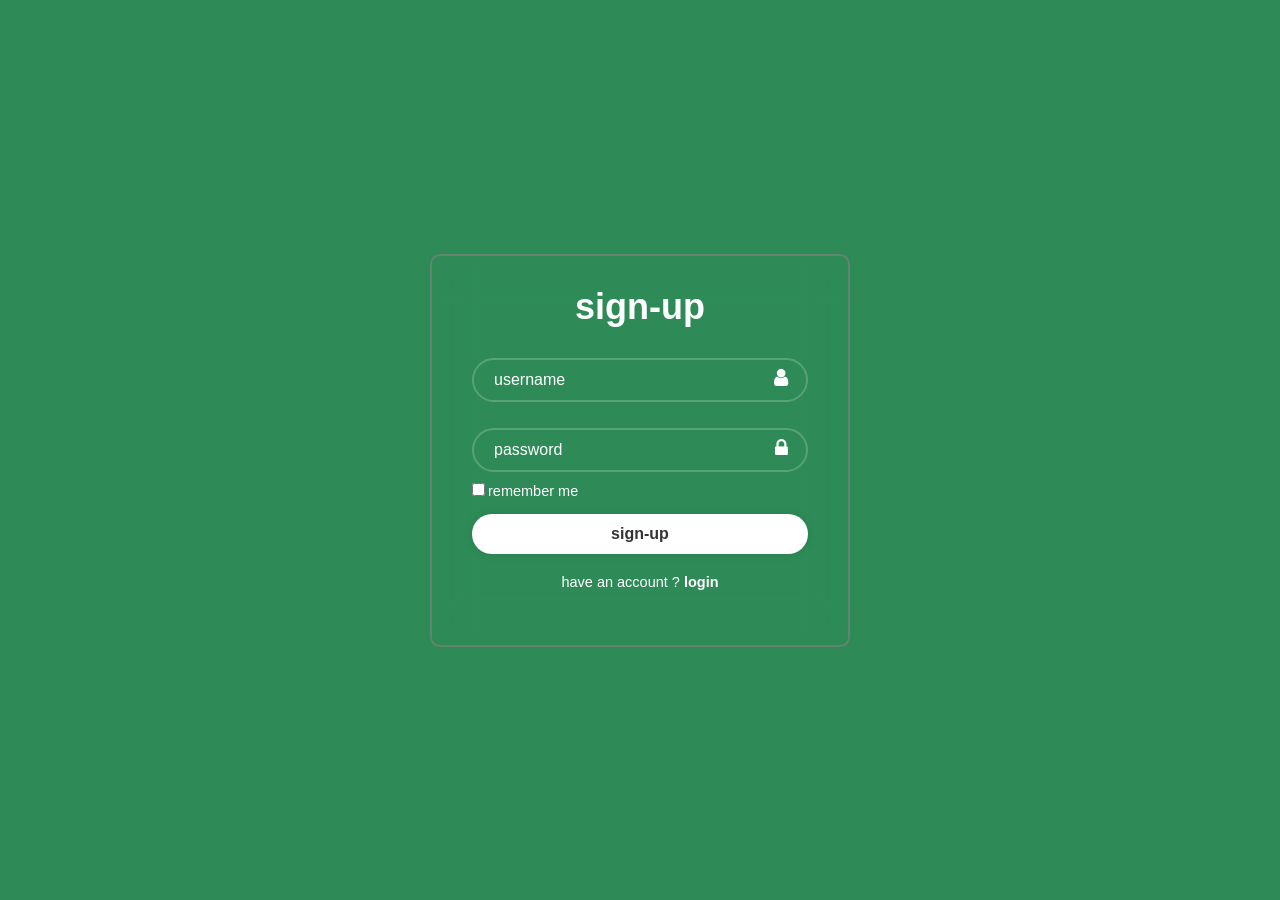
==== commit 6c1dc2c5: "uma" ====
--- a/index.html
+++ b/index.html
@@ -4,301 +4,48 @@
 <head>
     <meta charset="UTF-8">
     <meta name="viewport" content="width=device-width, initial-scale=1.0">
-    <title>UMA restaurant</title>
+    <title>Document</title>
+    <link rel="stylesheet" href="https://cdnjs.cloudflare.com/ajax/libs/font-awesome/4.7.0/css/font-awesome.min.css">
 
-    <!-- icon link -->
-
-    <link rel="stylesheet" href="https://cdnjs.cloudflare.com/ajax/libs/font-awesome/6.5.0/css/all.min.css">
-
-
-
-
-
-    <!-- style link -->
-
-    <link rel="stylesheet" href="./style.css">
-
-    <!-- aos link -->
-
-
-    <link rel="stylesheet" href="https://unpkg.com/aos@next/dist/aos.css" />
+    <link rel="stylesheet" href="./log.css">
 </head>
 
 <body>
+    <div class="wrapper">
+        
 
-    <!-- first loaded div -->
+        <form action="" id="form">
+            <h1>sign-up</h1>
+            <div class="input-box">
+                <input type="text" id="username" placeholder="username" required>
+                <i class="fa fa-user"></i>
+            </div>
+
+            <div class="input-box">
+                <input type="password" id="userpassword" placeholder="password" required>
+                <i class="fa fa-lock"></i>
+            </div>
+
+            <div class="remember-forgot">
+                <label for="">
+
+                    <input type="checkbox">remember me
+                </label>
+            </div>
+
+            <button type="submit" class="btn">sign-up</button>
 
 
-    <div id="first_loaded">
-        <img data-aos="zoom-in" src="./imgs/uma_resto_logo.png" alt="" height="130" width="250">
+            <div class="register-link">
+                <p>have an account ? <a href="">login</a></p>
+            </div>
+        </form>
     </div>
 
-    <!-- header -->
+  
 
-    <div id="for-scroll">
-        <header id="header">
-            <div class="logo">
-                <img src="./imgs/uma_resto_logo.png" alt="logo" height="50" width="130">
-            </div>
+    <script src="./log.js"></script>
 
-            <div class="menu">
-                <div class="menu-text">menu</div>
-                <div class="line">
-                    <span id="line1"></span>
-                    <span id="line2"></span>
-                    <span id="line3"></span>
-                </div>
-
-                <div class="close"></div>
-            </div>
-
-
-            <nav id="nav">
-                <ul class="first_ul">
-                    <li><a href="#home">home</a></li>
-                    <li><a href="#about">about</a></li>
-                    <li><a href="#stay">stay</a></li>
-                    <li><a href="#menu">menu</a></li>
-                    <li><a href="#contact">contact</a></li>
-                </ul>
-                <div class="line2">
-                    <i class="fa-solid fa-xmark" id="close-btn" style="color: #e8c09d; font-size: 35px;"></i>
-                </div>
-
-                <ul class="second-ul">
-                    <li><img src="./imgs/uma_resto_logo.png" alt="logo" height="50" width="130"></li>
-                    <li>
-                        Ahmedabad,gujarat,india
-                    </li>
-                    <li><a href="">+91 1234567890</a></li>
-                    <li><a href="">example123@gmail.com</a></li>
-                </ul>
-            </nav>
-        </header>
-    </div>
-
-    <!-- left div -->
-    <div id="left-box">
-        <p>U</p>
-        <p>M</p>
-        <p>A</p>
-    </div>
-
-    <!-- first section -->
-
-    <div class="otr-img">
-        <section id="first-section">
-            <h1 class="first-heading"> Restaurant</h1>
-            <h1 class="scnd-heading"> UMA.</h1>
-            <p class="pera_first">A renowned chef welcomes you <br> to an exquisite dining <br> experience set within a
-                historic <br> heritage palace.</p>
-            <div class="flower-img">
-                <img src="./imgs/flower1.png" alt="" height="30px" width="30px">
-                <img src="./imgs/flower1.png" alt="" height="30px" width="30px">
-            </div>
-        </section>
-    </div>
-
-    <!-- section-2 -->
-    <section class="section-2">
-        <p id="firstpera">Restaurant UMA. • Cultural Heritage • Soenil Bahadoer •</p>
-        <p id="firstpera1">Restaurant UMA. • Cultural Heritage • Soenil Bahadoer •</p>
-    </section>
-
-    <!-- section-3 -->
-
-    <section id="section-3">
-        <div class="sec-3-imgs">
-            <img src="./imgs/second_sec_1.jpg" alt="" height="240" width="190">
-        </div>
-
-        <div class="sec-3-text">
-            <h1>Where cultural <br> heritage meets <br>
-                culinary excellence
-            </h1>
-
-            <p> We layer Surinamese-Hindustani
-                spices, French precision and
-                Dutch seasonal <br> produce into dishes
-                that feel both familiar and daring. Every
-                plate tells a <br> story and ends with a
-                smile.
-            </p>
-        </div>
-
-        <div class="sec-3-last-imgs">
-            <img class="img" src="./imgs/second_sec_2.jpg" alt="" height="240" width="190">
-            <img class="img2" src="./imgs/second_sec_3.jpg" alt="" height="240" width="190">
-        </div>
-    </section>
-
-    <!-- section-4 -->
-
-    <section id="section-4">
-
-    </section>
-
-    <section id="section-5">
-        <div class="sec-5-inr-text">
-            <h1>Around the world, <br> one plate at a time</h1>
-            <h3> Our six-course journey menu traces Soenil’s path from Paramaribo to Provence, <br>
-                finished with Brabant warmthand paired wines poured at the perfect moment.</h3>
-            <a href="" class="all-btn btn-primary">
-                <span class="text text-1">view our menu
-                </span>
-
-
-
-                <span class="text text-2" aria-hidden="true">view our menu
-                </span>
-            </a>
-        </div>
-    </section>
-
-    <!-- section-6 -->
-
-    <section id="section-6">
-        <div class="sec-6-inr-text">
-            <h1>Signature Dishes</h1>
-            <div class="sec-6-inr-text-most">
-
-                <div class="sec-6-text-line-inr">
-                    <h1>Surti Undhiyu</h1>
-                </div>
-
-                <div class="sec-6-text-line-inr">
-                    <h1>Gujarati Thali</h1>
-                </div>
-                <div class="sec-6-text-line-inr">
-                    <h1>Dahi Bhalla</h1>
-                </div>
-            </div>
-        </div>
-        <div class="sec-6-inr-img">
-            <img src="./imgs/three_sec_1.webp" alt="" height="390px" width="450px">
-        </div>
-    </section>
-
-    <!-- section-7 -->
-    <section id="section-7">
-        <h1>Stay the night at our beautiful <br> Gardensuite with a gorgeous view of the Castle
-        </h1>
-
-
-
-        <a href="" class="all-btn btn-primary">
-            <span class="text text-1">book our room
-            </span>
-
-            <span class="text text-2" aria-hidden="true">book our room
-            </span>
-        </a>
-    </section>
-
-    <!-- section-8 -->
-
-    <section id="section-8">
-        <div class="sec-8-otr">
-            <div class="fore-img">
-                <h1>The Garden Suite</h1>
-            </div>
-        </div>
-
-
-        <div class="sec-8-otr">
-            <div class="fore-img2">
-                <h1>The Donjon Tower Suite</h1>
-            </div>
-        </div>
-    </section>
-
-    <!-- section-9 -->
-
-    <div class="section-9">
-        <p id="firstpera2">Restaurant UMA. • Cultural Heritage • Soenil Bahadoer •</p>
-        <p id="firstpera3">Restaurant UMA. • Cultural Heritage • Soenil Bahadoer •</p>
-    </div>
-
-    <!-- section-10 -->
-
-    <section id="section-10">
-        <div class="sec-10-inr">
-            <div class="sec-10-text">
-                <h1>Newsletter</h1>
-                <p>Fresh menu drops, events anud behind-the-scenes spice tips straight to your inbox.</p>
-            </div>
-
-            <div class="sec-10-mail">
-                <form action="">
-                    <input type="text" class="sec-10-name" id="sec-10-input" placeholder="Your Name..">
-                    <input type="text" class="sec-10-mail-ipt" id="sec-10-input" placeholder="Your Email..">
-                    <button id="sec-10-btn">SEND</button>
-                </form>
-            </div>
-        </div>
-    </section>
-
-    <!-- footer-->
-
-    <footer id="footer">
-
-
-        <div class="firstftr">
-            <p><a href="">Home</a></p>
-            <p><a href="">About</a></p>
-            <p><a href="">Stay</a></p>
-            <p><a href="">Menu</a></p>
-            <p><a href="">Contact</a></p>
-        </div>
-        <!-- Michelin star
-        Michelin star
-        Logo Gault&Millau -->
-        <div class="scndftr">
-            <p>Restaurant UMA.</p>
-            <p><a href="">Contact</a></p>
-            <p>Kasteellaan 1</p>
-            <p>5421 CB Gemert</p>
-            <p>The India</p>
-
-
-            <div class="inr-fter">
-                <p><a href="">+91 9725100518</a></p>
-                <p><a href="mailto:aryansecraval@gmail.com">info@restaurant-uma.com</a></p>
-            </div>
-        </div>
-
-
-
-        <div class="btmftr">
-            <p><a href="">Cookies</a></p>
-            <p><a href="">Privacy</a></p>
-            <p><a href="">Terms of service</a></p>
-            <p><a href="">Sitemap</a></p>
-        </div>
-
-
-    </footer>
-
-
-    <div class="laster-ftr">
-        <p>© 2025 Restaurant UMA. · All rights reserved · Website by UMA Design</p>
-    </div>
-
-    <!-- aos script link -->
-
-
-    <script src="https://unpkg.com/aos@next/dist/aos.js"></script>
-    <script>
-        AOS.init();
-    </script>
-
-     <script>
-        if(!localStorage.getItem("userloged")){
-            window.location.href = "./login-page/index.html"
-        }
-    </script>
-
-    <script src="./script.js"></script>
 </body>
 
 </html>
--- a/log.css
+++ b/log.css
@@ -0,0 +1,120 @@
+* {
+    margin: 0;
+    padding: 0;
+    box-sizing: border-box;
+    font-family: "Poppins", sans-serif;
+}
+
+body {
+    display: flex;
+    justify-content: center;
+    align-items: center;
+    min-height: 100vh;
+    background-color: seagreen;
+    background-image: url('https://files.idyllic.app/files/static/2272438');
+    background-repeat: no-repeat;
+    background-size: cover;
+    background-position: center;
+}
+
+.wrapper {
+    width: 420px;
+    background-color: transparent;
+    border: 2px solid rgba(132, 128, 128, 0.617);
+    color: white;
+    border-radius: 10px;
+    padding: 30px 40px;
+    backdrop-filter: blur(20px);
+    box-sizing: 0 0 10px rgba(0, 0, 0, .1);
+}
+
+.wrapper h1 {
+    font-size: 36px;
+    text-align: center;
+
+}
+
+.wrapper .input-box {
+    position: relative;
+    width: 100%;
+    height: 40px;
+    margin: 30px 0;
+}
+
+.input-box input {
+    width: 100%;
+    height: 100%;
+    background-color: transparent;
+    outline: none;
+    border: 2px solid rgba(255, 255, 255, .2);
+    border-radius: 40px;
+    font-size: 16px;
+    padding: 20px 45px 20px 20px;
+}
+
+.input-box input::placeholder {
+    color: white;
+
+}
+
+.input-box i {
+    position: absolute;
+    right: 20px;
+    top: 50%;
+    transform: translateY(-50%);
+    font-size: 20px;
+}
+
+.wrapper .remember-forgot {
+    display: flex;
+    justify-content: space-between;
+    font-size: 14.5px;
+    margin: -15px 0 15px;
+}
+
+.remember-forgot label input {
+    accent-color: white;
+    margin-right: 3px;
+}
+
+.remember-forgot a {
+    color: white;
+    text-decoration: none;
+}
+
+.remember-forgot a:hover {
+    text-decoration: underline;
+}
+
+.wrapper .btn {
+    width: 100%;
+    height: 40px;
+    background-color: white;
+    outline: none;
+    border: none;
+    border-radius: 40px;
+    box-shadow: 0 0 10px rgba(0, 0, 0, .1);
+
+    font-size: 16px;
+    cursor: pointer;
+    color: #333;
+    font-weight: 600;
+}
+
+.wrapper .register-link {
+    font-size: 14.5px;
+    text-align: center;
+    margin: 20px 0 25px;
+
+
+}
+
+.register-link p a{
+    color: white;
+    text-decoration: none;
+    font-weight: 600;
+}
+
+.register-link p a:hover{
+    text-decoration: underline;
+}
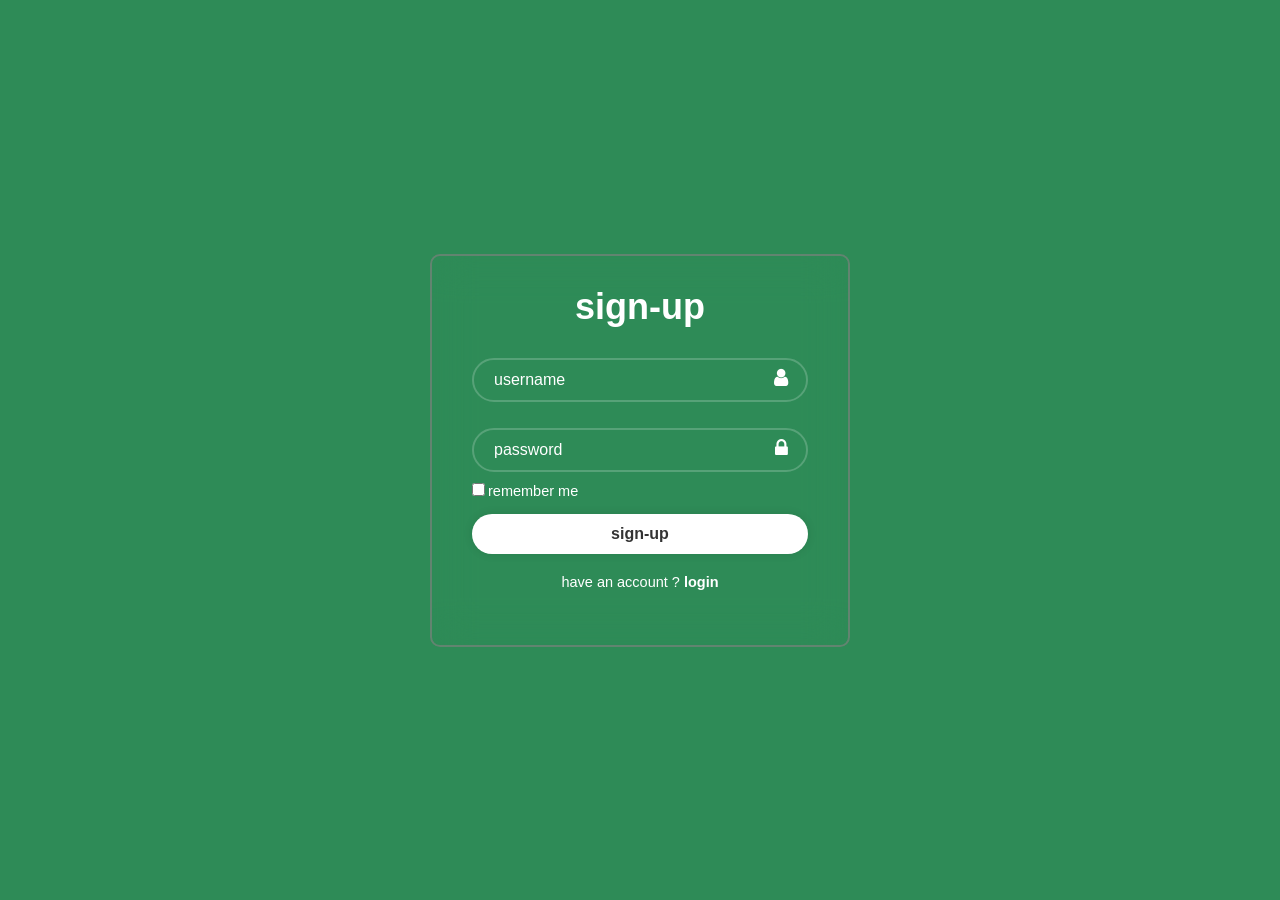
==== commit 78889435: "uma" ====
--- a/index.html
+++ b/index.html
@@ -2,49 +2,21 @@
 <html lang="en">
 
 <head>
-    <meta charset="UTF-8">
-    <meta name="viewport" content="width=device-width, initial-scale=1.0">
-    <title>Document</title>
-    <link rel="stylesheet" href="https://cdnjs.cloudflare.com/ajax/libs/font-awesome/4.7.0/css/font-awesome.min.css">
-
-    <link rel="stylesheet" href="./log.css">
+  <meta charset="UTF-8" />
+  <title>UMA RESTO</title>
 </head>
 
 <body>
-    <div class="wrapper">
-        
 
-        <form action="" id="form">
-            <h1>sign-up</h1>
-            <div class="input-box">
-                <input type="text" id="username" placeholder="username" required>
-                <i class="fa fa-user"></i>
-            </div>
+  <script>
+    const isLoggedIn = localStorage.getItem("isLoggedIn");
 
-            <div class="input-box">
-                <input type="password" id="userpassword" placeholder="password" required>
-                <i class="fa fa-lock"></i>
-            </div>
-
-            <div class="remember-forgot">
-                <label for="">
-
-                    <input type="checkbox">remember me
-                </label>
-            </div>
-
-            <button type="submit" class="btn">sign-up</button>
-
-
-            <div class="register-link">
-                <p>have an account ? <a href="">login</a></p>
-            </div>
-        </form>
-    </div>
-
-  
-
-    <script src="./log.js"></script>
+    if (isLoggedIn === "true") {
+      window.location.href = "./mainfolder/index.html";
+    } else {
+      window.location.href = "./login_page/index.html";
+    }
+  </script>
 
 </body>
 
